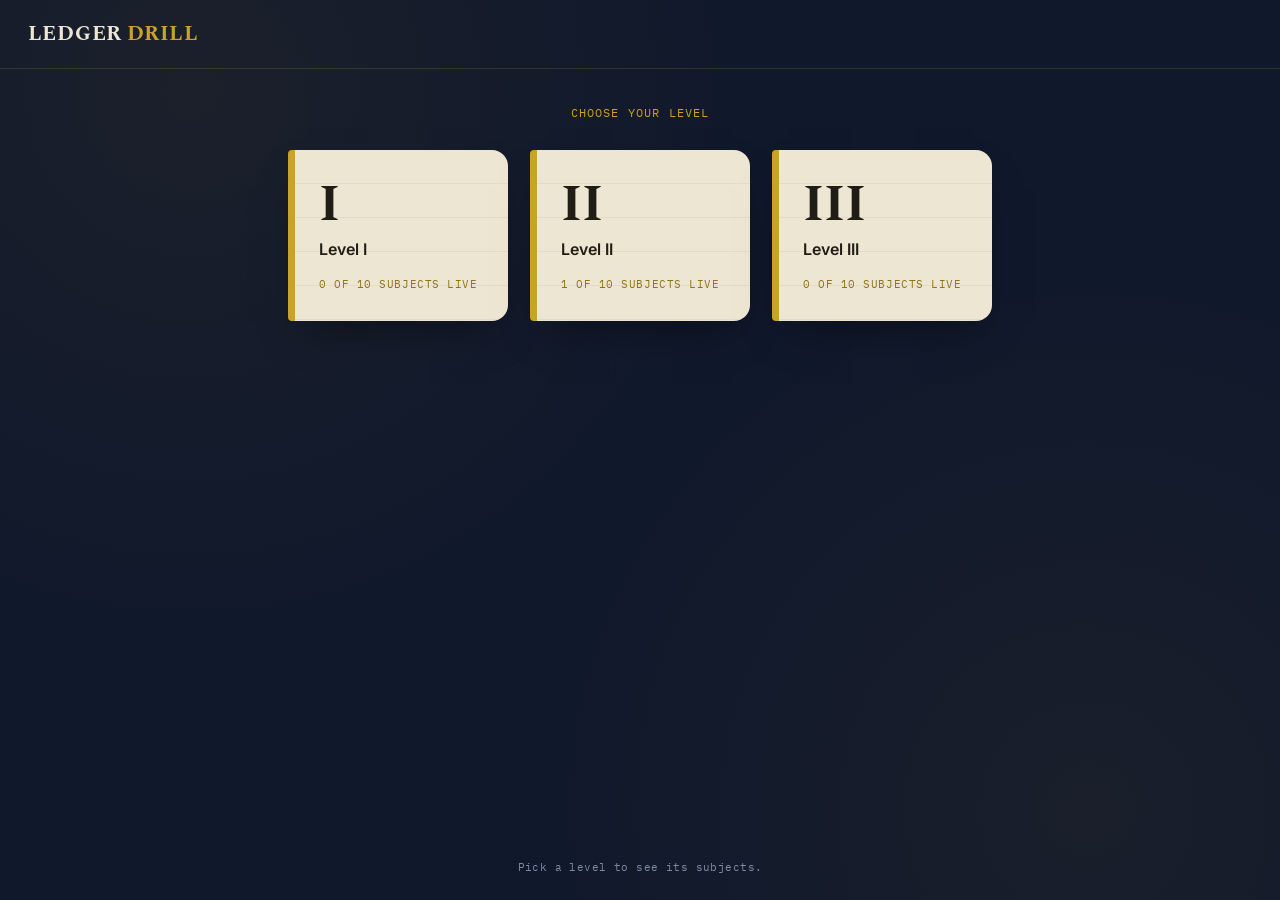
==== index.html @ 65d90269 "Add files via upload" ====
<!DOCTYPE html>
<html lang="en">
<head>
<meta charset="UTF-8">
<meta name="viewport" content="width=device-width, initial-scale=1.0">
<title>Ledger Drill — CFA Formula Practice</title>
<link rel="preconnect" href="https://fonts.googleapis.com">
<link href="https://fonts.googleapis.com/css2?family=Spectral:wght@500;600;700&family=IBM+Plex+Mono:wght@400;500;600&family=Inter:wght@400;500;600;700&display=swap" rel="stylesheet">
<link rel="stylesheet" href="style.css">
</head>
<body>

<header>
  <div class="wordmark" id="wordmark">LEDGER <span>DRILL</span></div>
</header>

<main><div id="app"></div></main>

<footer id="footerNote">Drag a line item into a slot, or tap a chip then tap a slot.</footer>

<!--
  CREDIT LINE
  Uncomment and edit the line below to add a "made by" credit.
  It will show under the footer note, centered, in small mono text.

  <div class="credit">Made by <a href="https://www.linkedin.com/in/YOUR-HANDLE" target="_blank" rel="noopener">Aman</a></div>
-->

<!--
  SCRIPT LOAD ORDER MATTERS:
  1) registry.js       -> defines LEVELS, SUBJECTS, and the empty DATA object
  2) data/*.js         -> each one adds its formulas into DATA (one file per level+subject)
  3) app.js            -> the engine/router, must load LAST since it reads DATA

  To add a new subject later: drop a new data/*.js file, add ONE <script> line
  for it below (before app.js), and you're done. Nothing else changes.
-->
<script src="registry.js"></script>
<script src="data/l2-fra.js"></script>
<script src="app.js"></script>

</body>
</html>
---- style.css ----
/* ================================================================
   COLOR TOKENS — change the site's whole look by editing these.
   Everything below (cards, buttons, chips, stamps) references these
   variables, so you never need to hunt through the file for a color.

   --ink-navy       page background (dark)
   --ledger-navy-2  the tally badge background, slightly lighter navy
   --parchment      the ledger card / tile background (light)
   --parchment-line the faint ruled lines on the parchment cards
   --brass          the main accent color — active tabs, buttons, borders
   --brass-dim      dimmer accent — used for small labels/eyebrows
   --verified       the "Verified" stamp + correct-answer color (green)
   --rejected       the "Rejected" stamp + wrong-answer color (red)
   --ink-text       body text color on parchment (dark)
   --slate          body text color on navy (light)
   --slate-dim      muted/secondary text color on navy
   ================================================================ */
:root{
    --ink-navy: #10182B;
    --ledger-navy-2: #182238;
    --parchment: #EDE6D3;
    --parchment-line: #d9d0b8;
    --brass: #C9A227;
    --brass-dim: #8f7318;
    --verified: #2F6B4F;
    --rejected: #9C3B3B;
    --ink-text: #201d16;
    --slate: #B9C2D6;
    --slate-dim: #7f8aa6;
  }

  *{box-sizing:border-box;}
  html,body{margin:0;padding:0;}
  body{
    background: var(--ink-navy);
    background-image:
      radial-gradient(circle at 15% 10%, rgba(201,162,39,0.06), transparent 40%),
      radial-gradient(circle at 85% 90%, rgba(201,162,39,0.05), transparent 40%);
    background-attachment: fixed;
    color: var(--slate);
    font-family: 'Inter', sans-serif;
    min-height: 100vh;
    display:flex;
    flex-direction:column;
  }

  /* ---------- Header ---------- */
  header{
    display:flex;
    align-items:center;
    justify-content:space-between;
    padding: 18px 28px;
    border-bottom: 1px solid rgba(201,162,39,0.18);
    gap: 16px;
    flex-wrap: wrap;
  }
  .wordmark{
    font-family:'Spectral', serif;
    font-weight:700;
    font-size: 1.3rem;
    color: var(--parchment);
    letter-spacing: 0.02em;
    white-space:nowrap;
    cursor:pointer;
    user-select:none;
  }
  .wordmark span{color: var(--brass);}

  /* ---------- Main / shared screen bits ---------- */
  main{
    flex:1;
    display:flex;
    align-items:flex-start;
    justify-content:center;
    padding: 36px 20px 60px;
  }
  #app{ width:100%; max-width: 900px; }

  .screen-kicker{
    font-family:'IBM Plex Mono', monospace;
    font-size: 0.72rem;
    letter-spacing: 0.1em;
    text-transform: uppercase;
    color: var(--brass);
    text-align:center;
    margin: 0 0 30px;
  }

  .breadcrumb{
    display:flex;
    align-items:center;
    gap: 8px;
    font-family:'IBM Plex Mono', monospace;
    font-size: 0.76rem;
    color: var(--slate-dim);
    margin-bottom: 22px;
    flex-wrap:wrap;
  }
  .breadcrumb a{
    color: var(--brass);
    text-decoration:none;
    cursor:pointer;
  }
  .breadcrumb a:hover{ text-decoration:underline; }
  .breadcrumb .sep{ color: var(--slate-dim); opacity:0.6; }

  /* ---------- Level select screen ---------- */
  .level-grid{
    display:flex;
    gap: 22px;
    flex-wrap: wrap;
    justify-content:center;
  }
  .level-card{
    width: 220px;
    background: var(--parchment);
    color: var(--ink-text);
    border-radius: 4px 16px 16px 4px;
    border-left: 7px solid var(--brass);
    padding: 30px 24px;
    cursor:pointer;
    box-shadow: 0 20px 40px -18px rgba(0,0,0,0.5);
    background-image: repeating-linear-gradient(to bottom, transparent 0px, transparent 33px, var(--parchment-line) 34px);
    transition: transform 0.15s ease, box-shadow 0.15s ease;
  }
  .level-card:hover{
    transform: translateY(-3px);
    box-shadow: 0 26px 46px -16px rgba(0,0,0,0.55);
  }
  .level-roman{
    font-family:'Spectral', serif;
    font-weight:700;
    font-size: 3.2rem;
    line-height:1;
  }
  .level-name{
    font-family:'Inter', sans-serif;
    font-weight:600;
    font-size: 1rem;
    margin-top: 8px;
  }
  .level-caption{
    font-family:'IBM Plex Mono', monospace;
    font-size: 0.68rem;
    letter-spacing: 0.05em;
    text-transform: uppercase;
    color: var(--brass-dim);
    margin-top: 18px;
  }

  /* ---------- Subject grid screen ---------- */
  .subject-grid{
    display:grid;
    grid-template-columns: repeat(auto-fill, minmax(190px, 1fr));
    gap: 16px;
  }
  .subject-tile{
    background: var(--parchment);
    color: var(--ink-text);
    border-radius: 4px;
    padding: 20px 18px;
    border-left: 5px solid var(--slate-dim);
    background-image: repeating-linear-gradient(to bottom, transparent 0px, transparent 33px, var(--parchment-line) 34px);
  }
  .subject-tile.available{
    border-left-color: var(--brass);
    cursor:pointer;
    box-shadow: 0 14px 28px -16px rgba(0,0,0,0.4);
    transition: transform 0.15s ease;
  }
  .subject-tile.available:hover{ transform: translateY(-2px); }
  .subject-tile.soon{ opacity: 0.55; cursor: not-allowed; }
  .subject-code{
    font-family:'IBM Plex Mono', monospace;
    font-size: 0.68rem;
    letter-spacing: 0.08em;
    text-transform: uppercase;
    color: var(--brass-dim);
  }
  .subject-name{
    font-family:'Spectral', serif;
    font-weight:600;
    font-size: 1.02rem;
    line-height:1.3;
    margin: 6px 0 16px;
  }
  .subject-status{
    font-family:'IBM Plex Mono', monospace;
    font-size: 0.7rem;
    letter-spacing: 0.02em;
  }
  .subject-status.available{ color: var(--verified); }
  .subject-status.soon{ color: rgba(32,29,22,0.45); }

  /* ---------- Drill topbar (subject tabs + tally) ---------- */
  .drill-topbar{
    display:flex;
    align-items:center;
    justify-content:space-between;
    gap: 14px;
    flex-wrap: wrap;
    margin-bottom: 22px;
  }
  nav.subjects{
    display:flex;
    gap: 4px;
    flex-wrap: wrap;
  }
  .tab{
    font-family:'IBM Plex Mono', monospace;
    font-size: 0.7rem;
    letter-spacing: 0.05em;
    text-transform: uppercase;
    padding: 6px 10px;
    border-radius: 3px;
    border: 1px solid transparent;
    color: var(--slate-dim);
    user-select:none;
  }
  .tab.active{
    color: var(--brass);
    border-color: rgba(201,162,39,0.4);
    background: rgba(201,162,39,0.08);
  }
  .tab.soon{ opacity: 0.5; }
  .tally{
    font-family:'IBM Plex Mono', monospace;
    font-size: 0.82rem;
    color: var(--parchment);
    background: var(--ledger-navy-2);
    border: 1px solid rgba(201,162,39,0.25);
    padding: 8px 14px;
    border-radius: 4px;
    white-space:nowrap;
  }
  .tally b{ color:var(--brass); font-weight:600; }

  /* ---------- Ledger drill card ---------- */
  .ledger-card{
    position:relative;
    width: 100%;
    background: var(--parchment);
    color: var(--ink-text);
    border-radius: 6px;
    box-shadow: 0 30px 60px -20px rgba(0,0,0,0.55), 0 0 0 1px rgba(0,0,0,0.06);
    background-image: repeating-linear-gradient(to bottom, transparent 0px, transparent 37px, var(--parchment-line) 38px);
    padding: 30px 34px 34px;
    overflow: hidden;
  }
  .eyebrow{
    font-family:'IBM Plex Mono', monospace;
    font-size: 0.72rem;
    letter-spacing: 0.08em;
    text-transform: uppercase;
    color: var(--brass-dim);
    margin: 0 0 6px;
  }
  h1.formula-name{
    font-family:'Spectral', serif;
    font-weight: 600;
    font-size: 1.55rem;
    line-height: 1.28;
    margin: 0 0 22px;
    color: var(--ink-text);
    max-width: 94%;
  }
  .equation{ display:flex; flex-direction:column; gap: 4px; margin-bottom: 26px; }
  .zone-block{ display:flex; flex-direction:column; gap: 8px; }
  .zone-label{
    font-family:'IBM Plex Mono', monospace;
    font-size: 0.68rem;
    letter-spacing: 0.08em;
    text-transform: uppercase;
    color: var(--brass-dim);
  }
  .zone{ display:flex; flex-wrap: wrap; gap: 10px; }
  .slot{
    min-width: 150px;
    min-height: 44px;
    border-bottom: 2px solid rgba(32,29,22,0.35);
    display:flex;
    align-items:center;
    justify-content:center;
    padding: 6px 10px;
    font-family:'IBM Plex Mono', monospace;
    font-size: 0.82rem;
    color: rgba(32,29,22,0.3);
    transition: border-color 0.15s ease, background 0.15s ease;
    cursor: pointer;
    text-align:center;
  }
  .slot.filled{ color: var(--ink-text); border-bottom-style: solid; background: rgba(255,255,255,0.35); }
  .slot.dragover{ background: rgba(201,162,39,0.18); }
  .slot.correct{ border-bottom-color: var(--verified); background: rgba(47,107,79,0.14); }
  .slot.incorrect{ border-bottom-color: var(--rejected); background: rgba(156,59,59,0.14); }
  .divider-line{ height: 2px; background: var(--ink-text); width: 100%; margin: 6px 0; opacity: 0.55; }
  .pool-label{
    font-family:'IBM Plex Mono', monospace;
    font-size: 0.68rem;
    letter-spacing: 0.08em;
    text-transform: uppercase;
    color: var(--brass-dim);
    margin: 6px 0 10px;
  }
  .pool{ display:flex; flex-wrap:wrap; gap: 10px; min-height: 46px; padding-bottom: 10px; }
  .chip{
    font-family:'IBM Plex Mono', monospace;
    font-size: 0.78rem;
    background: #fffdf6;
    border: 1px solid rgba(32,29,22,0.25);
    border-bottom: 2px dashed rgba(32,29,22,0.3);
    padding: 8px 12px;
    border-radius: 2px;
    cursor: grab;
    user-select:none;
    box-shadow: 1px 2px 0 rgba(32,29,22,0.08);
    transition: transform 0.1s ease;
  }
  .chip:active{ cursor:grabbing; }
  .chip.selected{ outline: 2px solid var(--brass); outline-offset: 1px; transform: translateY(-2px); }
  .controls{ display:flex; gap: 12px; margin-top: 22px; flex-wrap: wrap; align-items:center; }
  button{
    font-family:'IBM Plex Mono', monospace;
    font-size: 0.78rem;
    letter-spacing: 0.05em;
    text-transform: uppercase;
    padding: 11px 20px;
    border-radius: 3px;
    border: none;
    cursor:pointer;
  }
  .btn-primary{ background: var(--brass); color: #1a1408; font-weight:600; }
  .btn-primary:disabled{ background: #c9c2a8; color: #7a7460; cursor:not-allowed; }
  .btn-secondary{ background: transparent; color: var(--ink-text); border: 1px solid rgba(32,29,22,0.35); }
  .btn-secondary:hover{ background: rgba(32,29,22,0.06); }
  .reveal{
    margin-top: 18px;
    font-family:'IBM Plex Mono', monospace;
    font-size: 0.8rem;
    color: rgba(32,29,22,0.75);
    line-height:1.6;
    display:none;
  }
  .reveal.show{ display:block; }
  .stamp{
    position:absolute;
    top: 26px;
    right: 20px;
    font-family:'Spectral', serif;
    font-weight:700;
    font-size: 1.4rem;
    letter-spacing: 0.06em;
    padding: 10px 18px;
    border: 4px solid currentColor;
    border-radius: 6px;
    transform: rotate(-9deg) scale(0.7);
    opacity:0;
    pointer-events:none;
    text-transform:uppercase;
    transition: transform 0.35s cubic-bezier(.2,1.4,.4,1), opacity 0.25s ease;
  }
  .stamp.show{ opacity: 0.9; transform: rotate(-9deg) scale(1); }
  .stamp.verified{ color: var(--verified); }
  .stamp.rejected{ color: var(--rejected); }

  footer{
    text-align:center;
    font-family:'IBM Plex Mono', monospace;
    font-size: 0.66rem;
    color: var(--slate-dim);
    padding: 0 20px 26px;
    letter-spacing:0.04em;
  }

  .credit{
    text-align:center;
    font-family:'IBM Plex Mono', monospace;
    font-size: 0.66rem;
    color: var(--slate-dim);
    padding: 0 20px 26px;
    letter-spacing:0.04em;
  }
  .credit a{ color: var(--brass); text-decoration:none; }
  .credit a:hover{ text-decoration:underline; }

  @media (max-width: 600px){
    .ledger-card{ padding: 24px 18px 28px; }
    h1.formula-name{ font-size:1.3rem; }
    .slot{ min-width: 120px; }
    .level-card{ width: 100%; max-width: 280px; }
  }
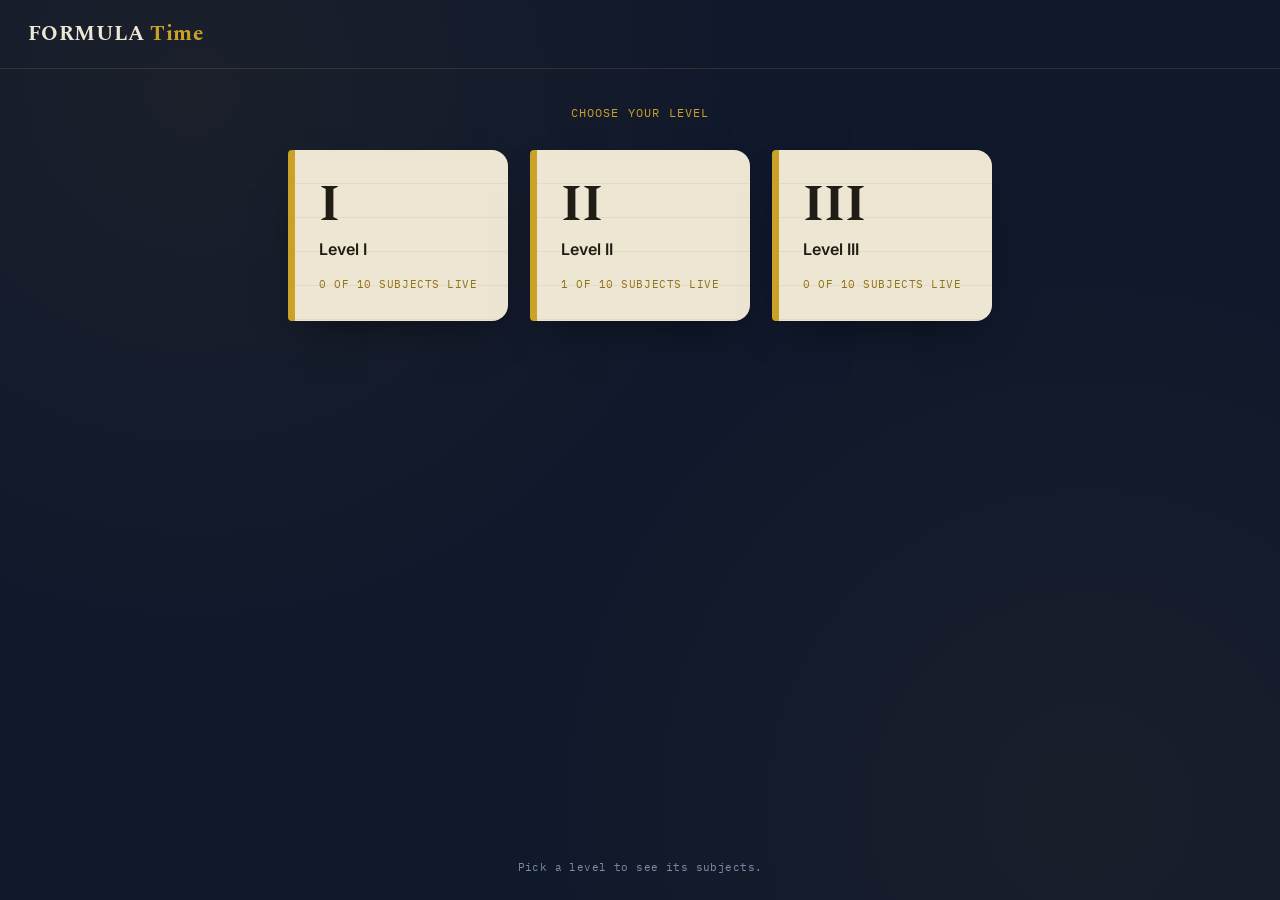
==== commit 1b01f803: "Update title and header from 'Ledger Drill' to 'FORMULA Time'" ====
--- a/index.html
+++ b/index.html
@@ -3,7 +3,7 @@
 <head>
 <meta charset="UTF-8">
 <meta name="viewport" content="width=device-width, initial-scale=1.0">
-<title>Ledger Drill — CFA Formula Practice</title>
+<title>FORMULA Time — CFA Formula Practice</title>
 <link rel="preconnect" href="https://fonts.googleapis.com">
 <link href="https://fonts.googleapis.com/css2?family=Spectral:wght@500;600;700&family=IBM+Plex+Mono:wght@400;500;600&family=Inter:wght@400;500;600;700&display=swap" rel="stylesheet">
 <link rel="stylesheet" href="style.css">
@@ -11,7 +11,7 @@
 <body>
 
 <header>
-  <div class="wordmark" id="wordmark">LEDGER <span>DRILL</span></div>
+  <div class="wordmark" id="wordmark">FORMULA <span>Time</span></div>
 </header>
 
 <main><div id="app"></div></main>
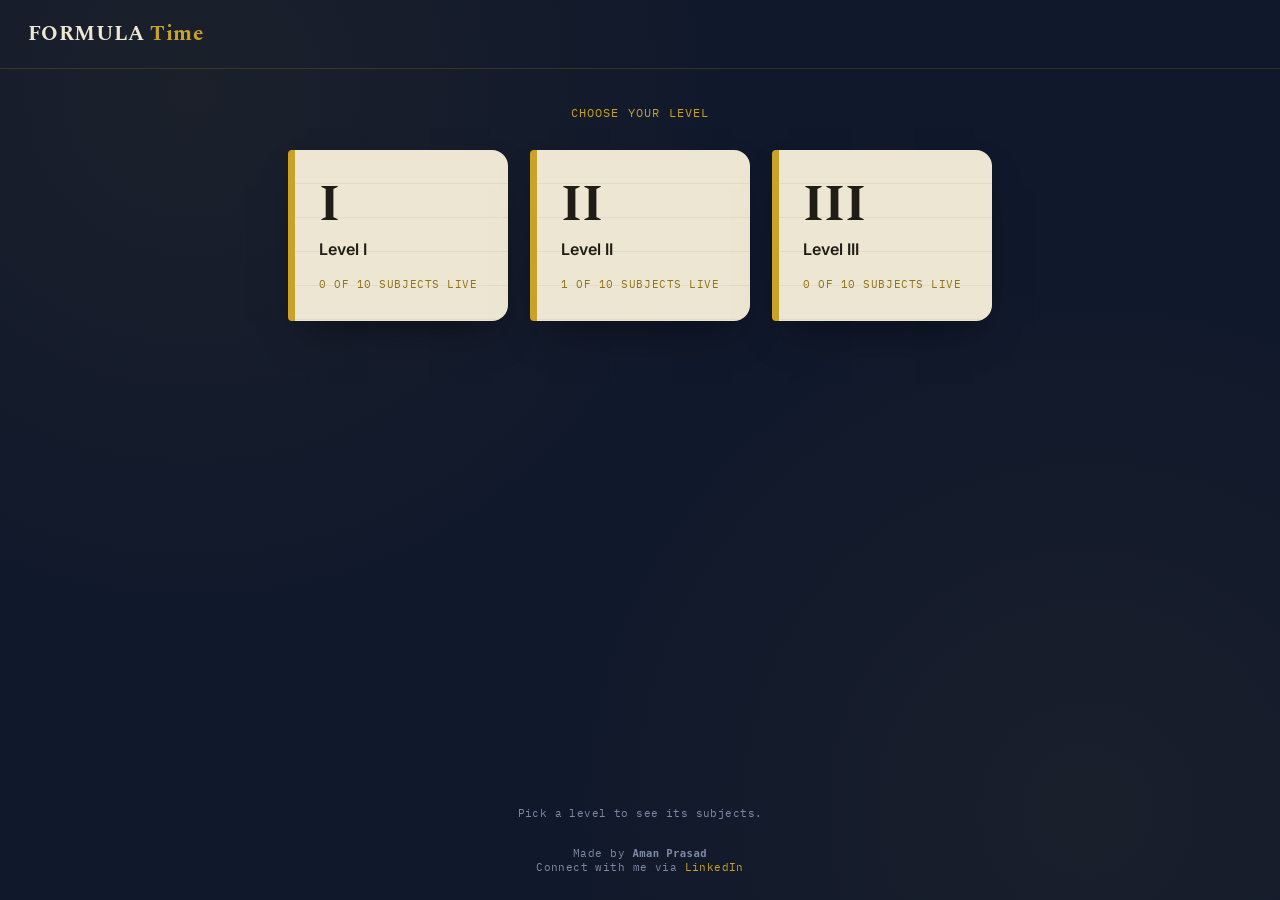
==== commit 278eb4ba: "Update index.html" ====
--- a/index.html
+++ b/index.html
@@ -18,13 +18,13 @@
 
 <footer id="footerNote">Drag a line item into a slot, or tap a chip then tap a slot.</footer>
 
-<!--
-  CREDIT LINE
-  Uncomment and edit the line below to add a "made by" credit.
-  It will show under the footer note, centered, in small mono text.
-
-  <div class="credit">Made by <a href="https://www.linkedin.com/in/YOUR-HANDLE" target="_blank" rel="noopener">Aman</a></div>
--->
+<div class="credit">
+  Made by <strong>Aman Prasad</strong><br>
+  Connect with me via
+  <a href="https://www.linkedin.com/in/amanprasad007/" target="_blank" rel="noopener noreferrer">
+    LinkedIn
+  </a>
+</div>
 
 <!--
   SCRIPT LOAD ORDER MATTERS:
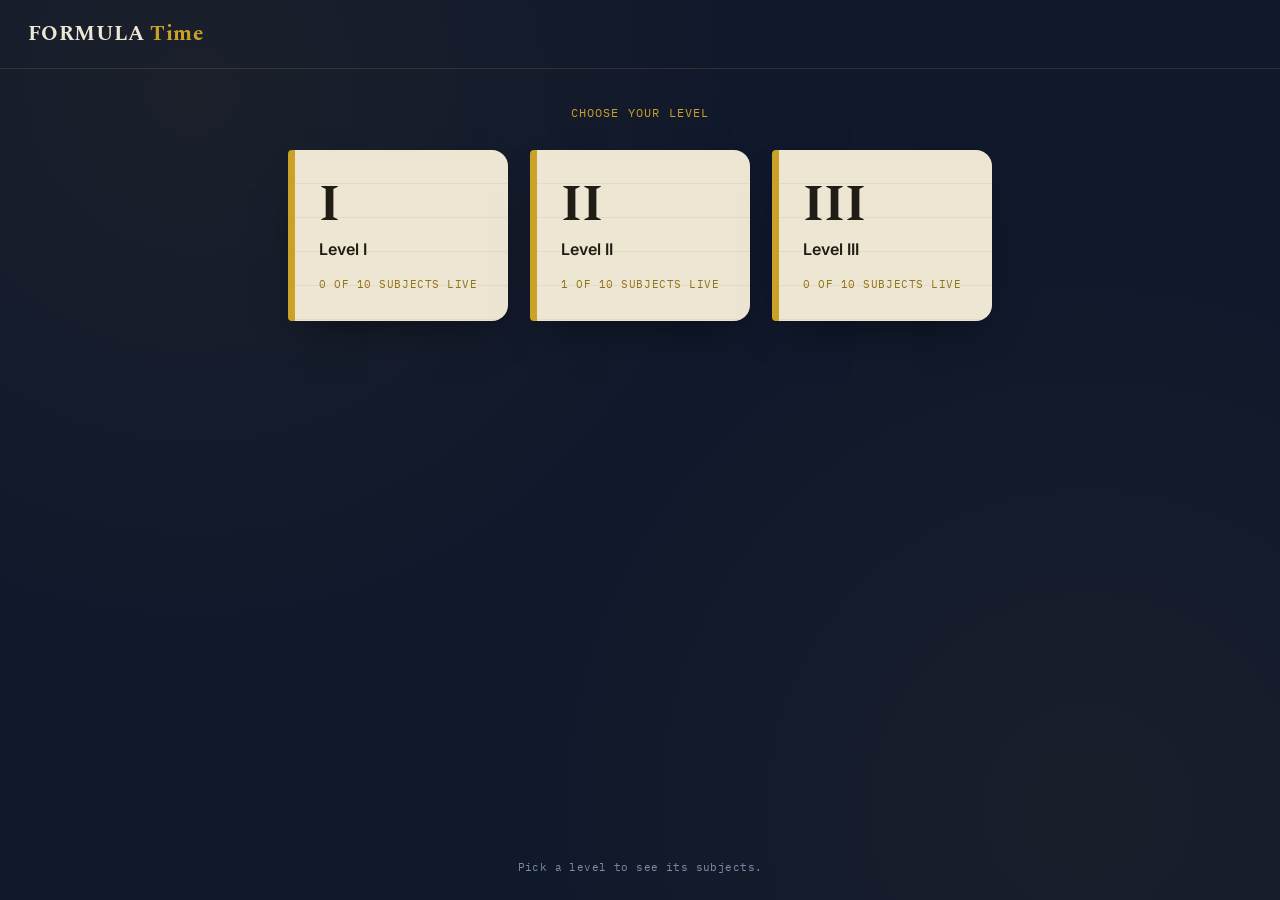
==== commit 312d6345: "Update index.html" ====
--- a/index.html
+++ b/index.html
@@ -16,15 +16,16 @@
 
 <main><div id="app"></div></main>
 
-<footer id="footerNote">Drag a line item into a slot, or tap a chip then tap a slot.</footer>
-
-<div class="credit">
-  Made by <strong>Aman Prasad</strong><br>
-  Connect with me via
-  <a href="https://www.linkedin.com/in/amanprasad007/" target="_blank" rel="noopener noreferrer">
-    LinkedIn
-  </a>
-</div>
+<footer id="footerNote">
+  Drag a line item into a slot, or tap a chip then tap a slot.
+  <br><br>
+  <span class="credit">
+    Made by <strong>Aman Prasad</strong> •
+    <a href="https://www.linkedin.com/in/amanprasad007/" target="_blank" rel="noopener noreferrer">
+      Connect on LinkedIn
+    </a>
+  </span>
+</footer>
 
 <!--
   SCRIPT LOAD ORDER MATTERS:
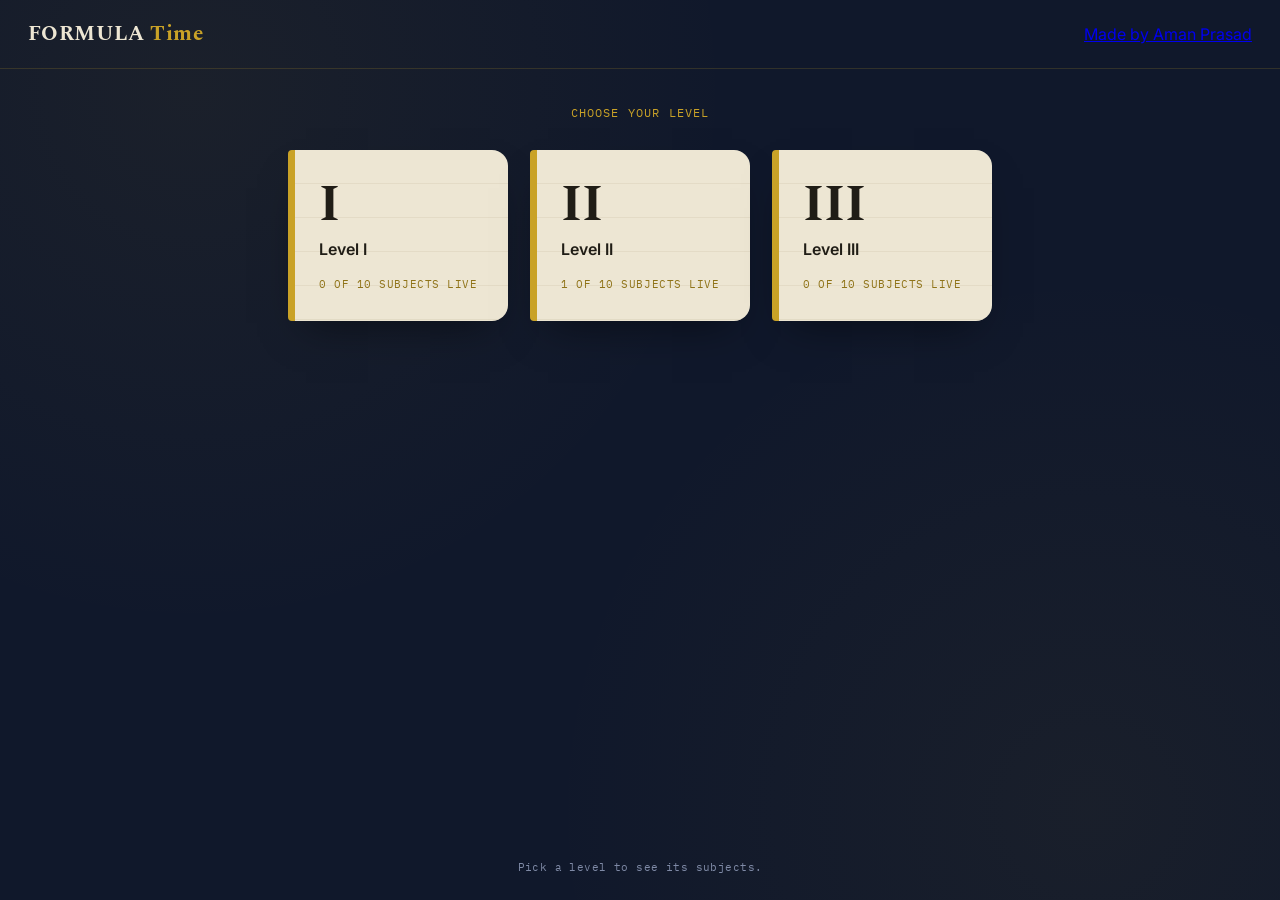
==== commit 9df44fb0: "Update index.html" ====
--- a/index.html
+++ b/index.html
@@ -12,6 +12,13 @@
 
 <header>
   <div class="wordmark" id="wordmark">FORMULA <span>Time</span></div>
+
+  <a class="linkedin-credit"
+     href="https://www.linkedin.com/in/amanprasad007/"
+     target="_blank"
+     rel="noopener noreferrer">
+     Made by Aman Prasad
+  </a>
 </header>
 
 <main><div id="app"></div></main>
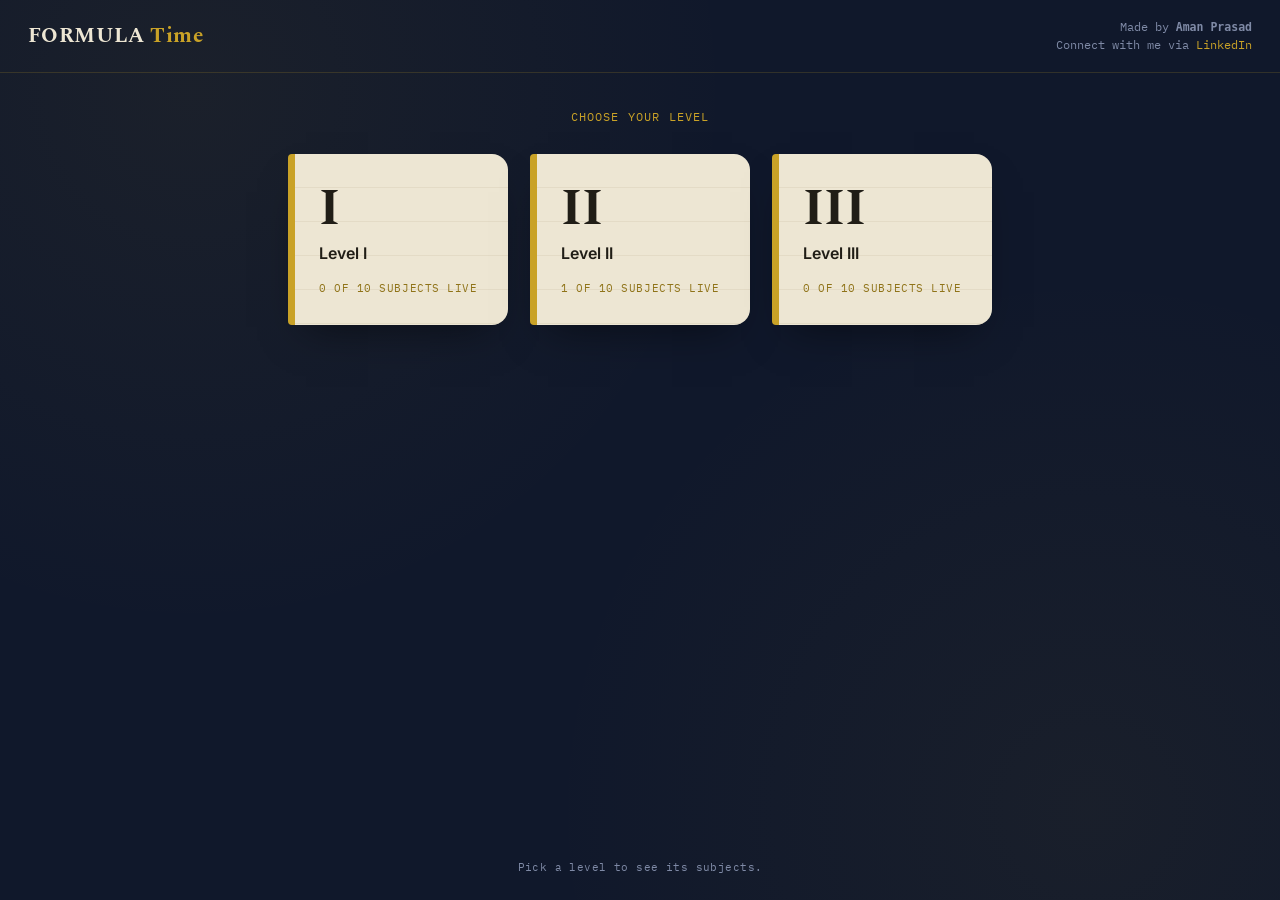
==== commit cd4ac3dc: "Refactor header and footer in index.html Updated the header and footer structure for better layout a" ====
--- a/index.html
+++ b/index.html
@@ -11,16 +11,22 @@
 <body>
 
 <header>
-  <div class="wordmark" id="wordmark">FORMULA <span>Time</span></div>
+  <div class="wordmark" id="wordmark">
+    FORMULA <span>Time</span>
+  </div>
 
-  <a class="linkedin-credit"
-     href="https://www.linkedin.com/in/amanprasad007/"
-     target="_blank"
-     rel="noopener noreferrer">
-     Made by Aman Prasad
-  </a>
+  <div class="linkedin-credit">
+    <div>Made by <strong>Aman Prasad</strong></div>
+    <div>
+      Connect with me via
+      <a href="https://www.linkedin.com/in/amanprasad007/"
+         target="_blank"
+         rel="noopener noreferrer">
+        LinkedIn
+      </a>
+    </div>
+  </div>
 </header>
-
 <main><div id="app"></div></main>
 
 <footer id="footerNote">
--- a/style.css
+++ b/style.css
@@ -383,6 +383,23 @@
   .credit a{ color: var(--brass); text-decoration:none; }
   .credit a:hover{ text-decoration:underline; }
 
+.linkedin-credit{
+    text-align: right;
+    font-family: 'IBM Plex Mono', monospace;
+    font-size: 0.72rem;
+    line-height: 1.5;
+    color: var(--slate-dim);
+}
+
+.linkedin-credit a{
+    color: var(--brass);
+    text-decoration: none;
+}
+
+.linkedin-credit a:hover{
+    text-decoration: underline;
+}
+
   @media (max-width: 600px){
     .ledger-card{ padding: 24px 18px 28px; }
     h1.formula-name{ font-size:1.3rem; }
